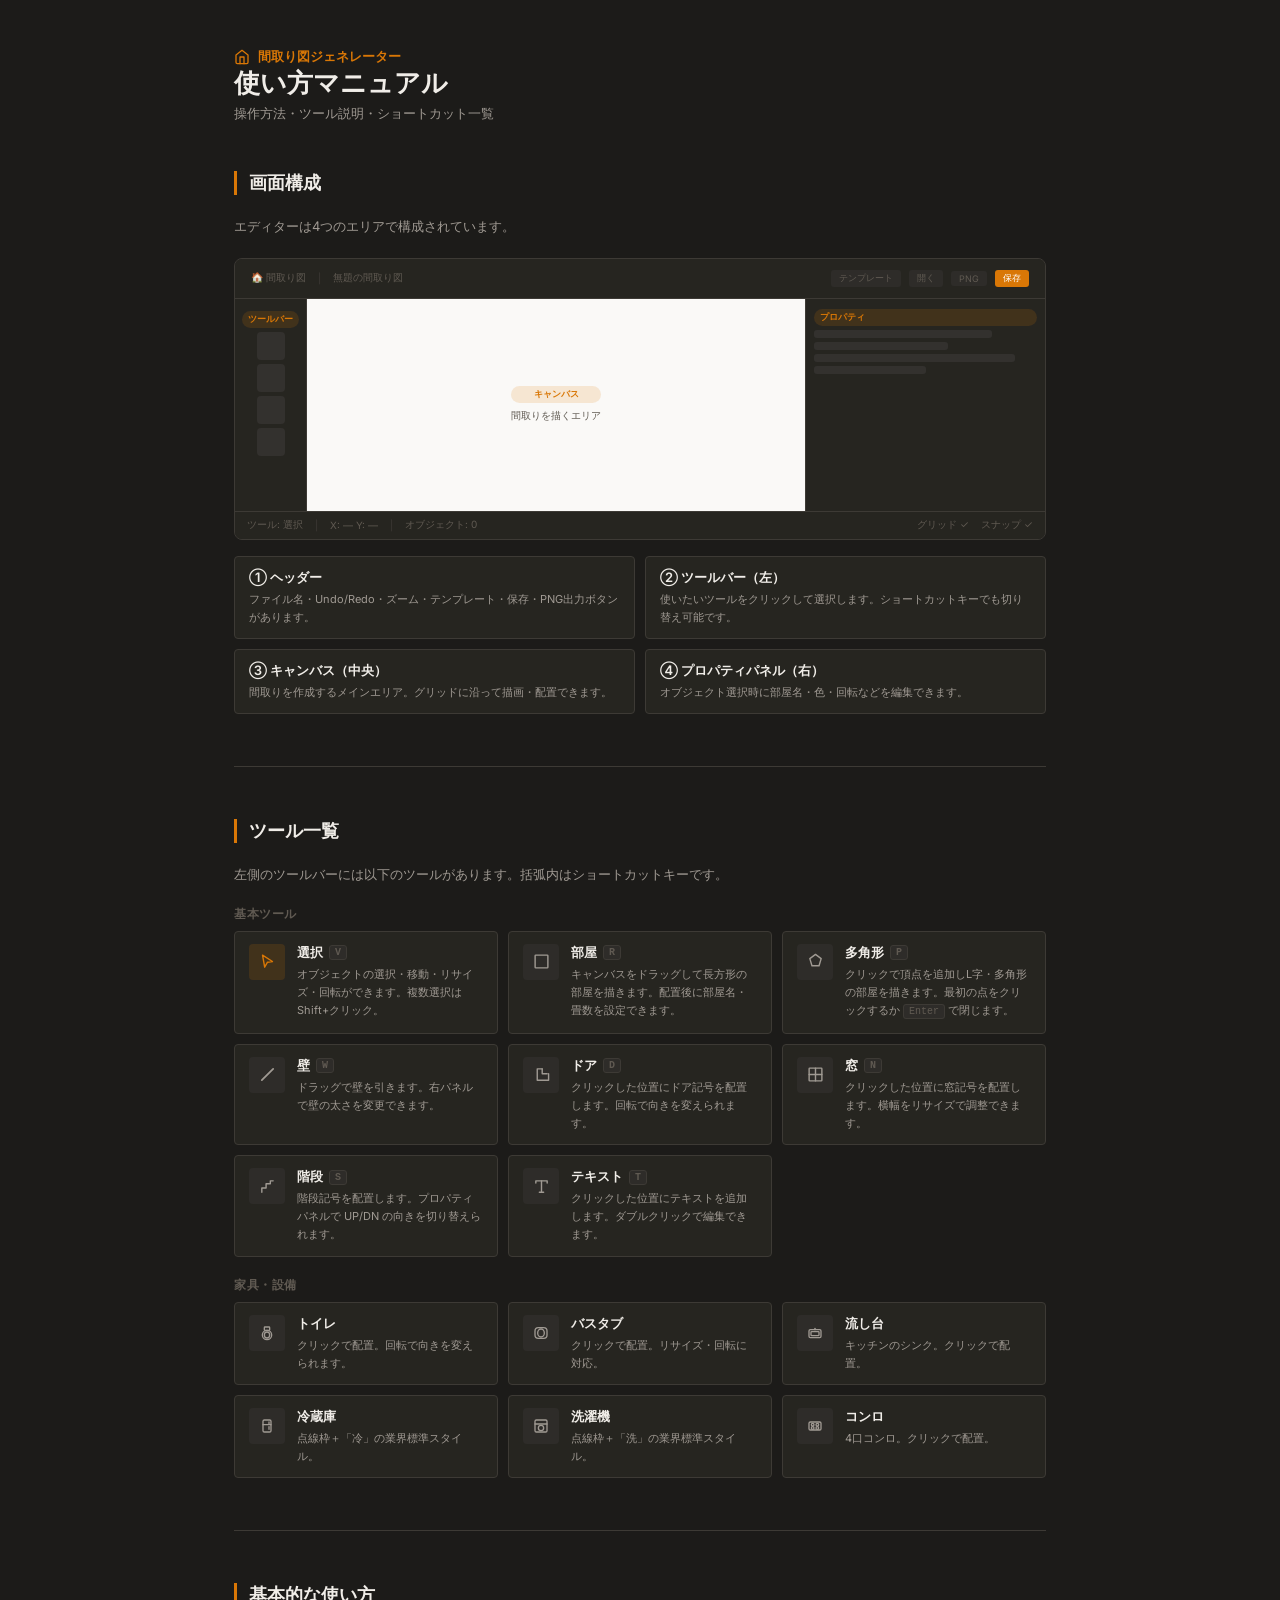
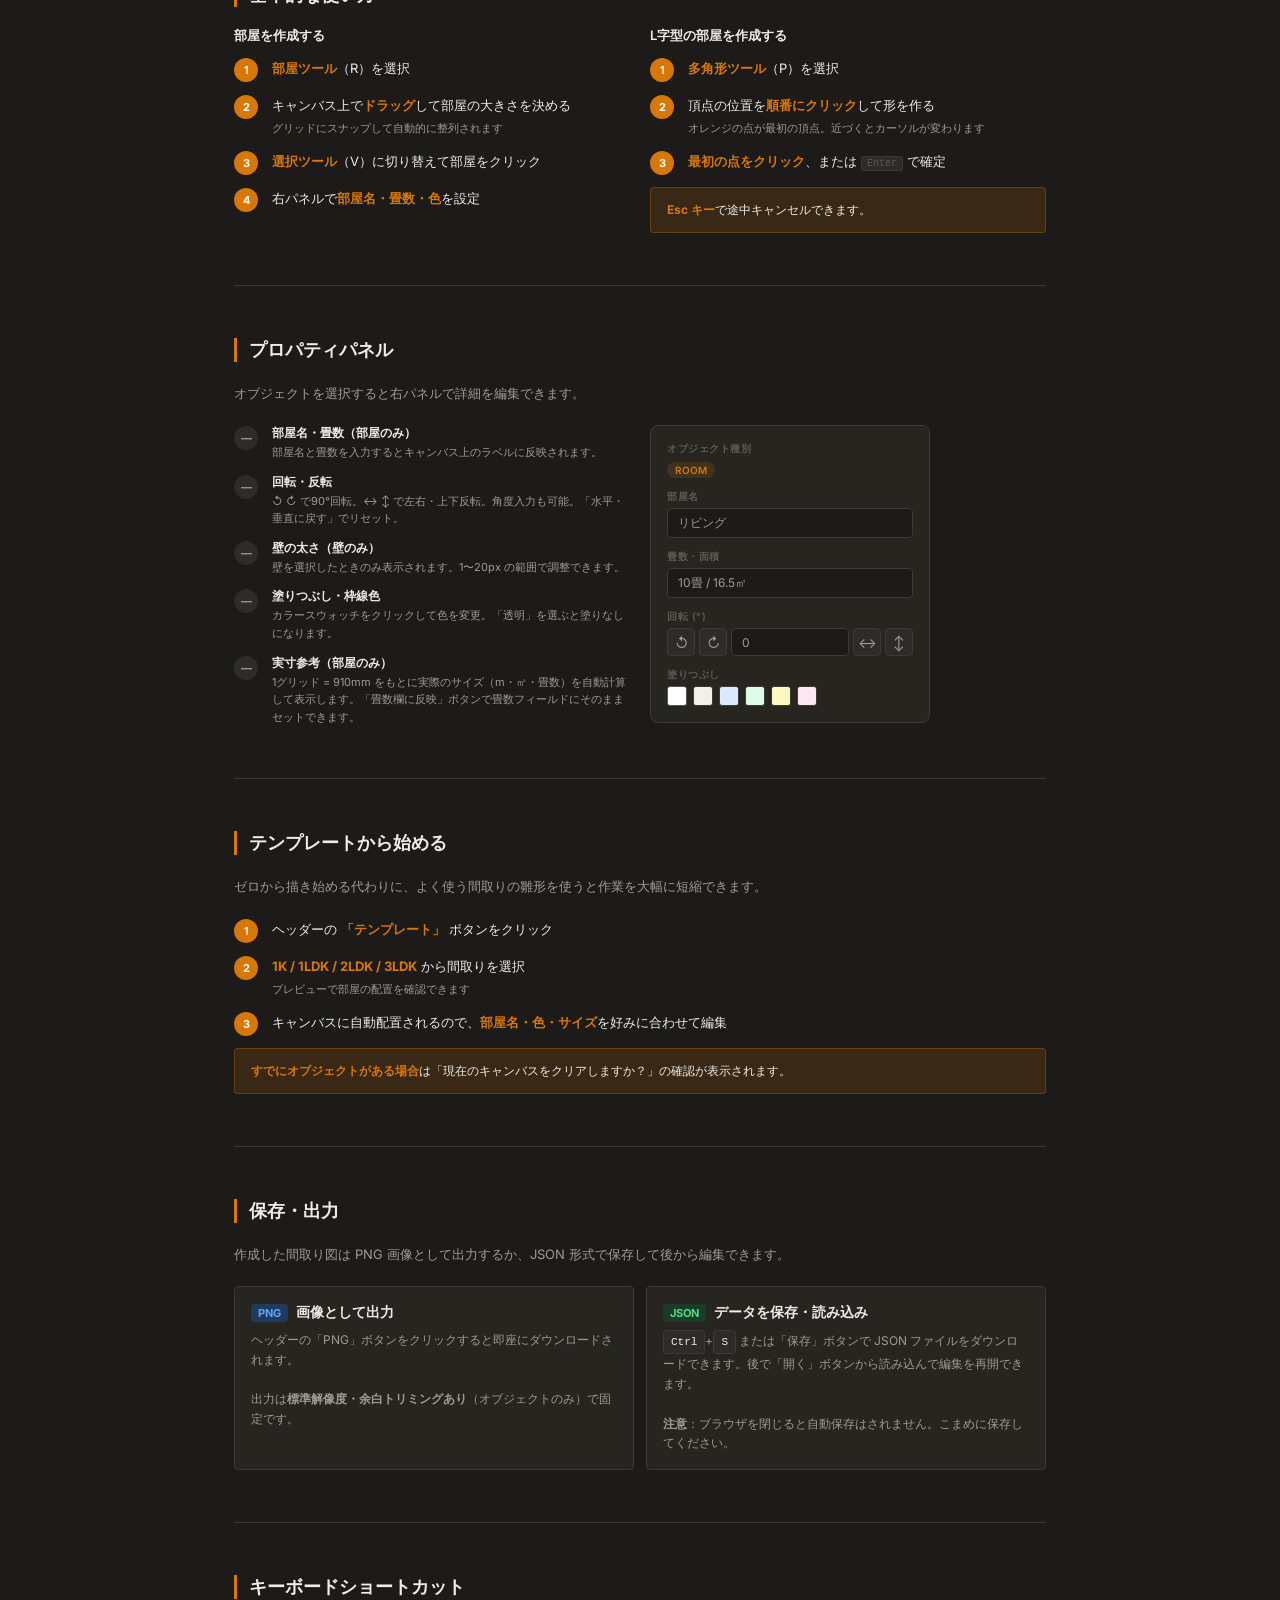
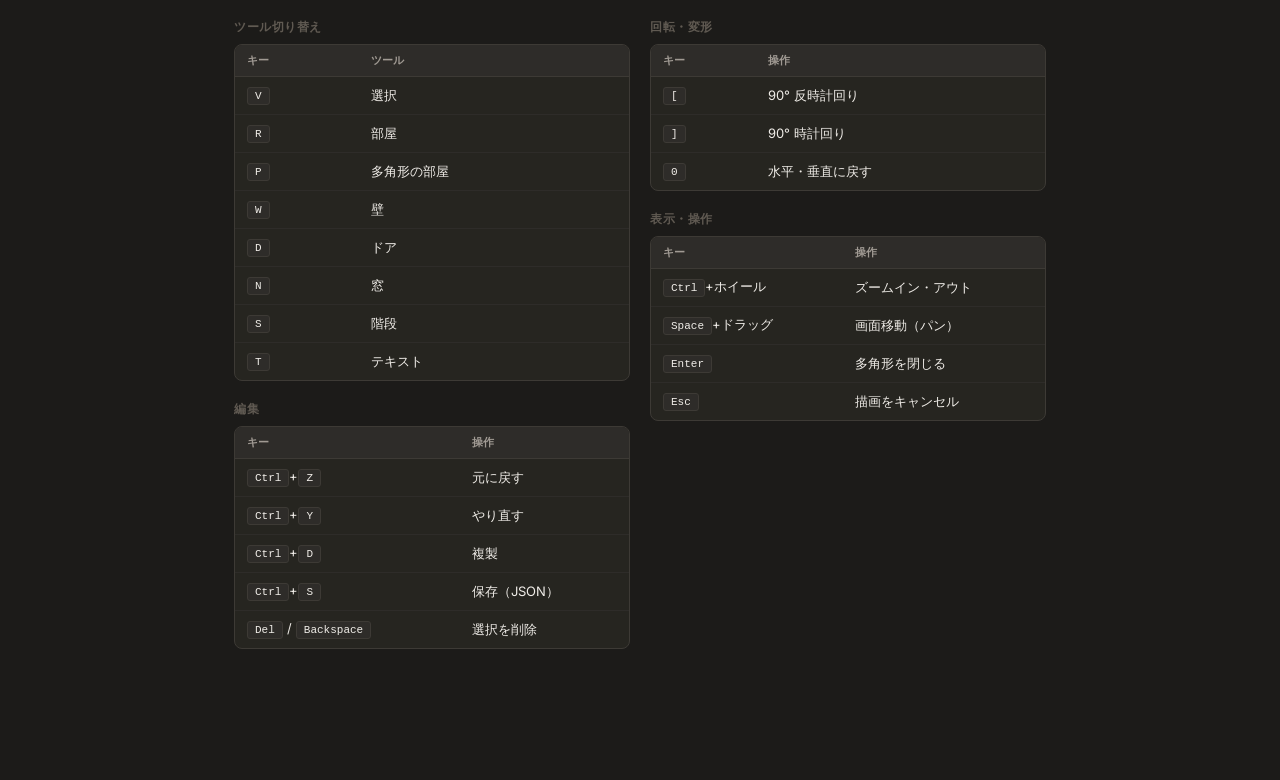
==== manual.html @ d01be2a8 "Initial commit" ====
<!DOCTYPE html>
<html lang="ja">
<head>
  <meta charset="UTF-8">
  <meta name="viewport" content="width=device-width, initial-scale=1.0">
  <title>使い方マニュアル — 間取り図ジェネレーター</title>
  <link rel="stylesheet" href="css/style.css">
  <style>
    .manual-root {
      max-width: 860px;
      margin: 0 auto;
      padding: 48px 24px 80px;
    }

    /* ---- Header ---- */
    .manual-header {
      display: flex;
      align-items: center;
      gap: 12px;
      margin-bottom: 48px;
    }
    .manual-header-logo {
      display: flex;
      align-items: center;
      gap: 8px;
      color: var(--accent);
      font-size: 13px;
      font-weight: 600;
      text-decoration: none;
    }
    .manual-title {
      font-size: 26px;
      font-weight: 600;
      color: var(--text-primary);
    }
    .manual-subtitle {
      font-size: 13px;
      color: var(--text-secondary);
      margin-top: 4px;
    }

    /* ---- Section ---- */
    .manual-section {
      margin-bottom: 52px;
    }
    .section-title {
      font-size: 18px;
      font-weight: 600;
      color: var(--text-primary);
      border-left: 3px solid var(--accent);
      padding-left: 12px;
      margin-bottom: 20px;
    }
    .section-intro {
      font-size: 13px;
      color: var(--text-secondary);
      line-height: 1.75;
      margin-bottom: 20px;
    }

    /* ---- Screen layout diagram ---- */
    .screen-diagram {
      background: var(--bg-elevated);
      border: 1px solid var(--border);
      border-radius: var(--radius);
      overflow: hidden;
      margin-bottom: 16px;
    }
    .screen-diagram-inner {
      display: grid;
      grid-template-rows: 40px 1fr 28px;
      grid-template-columns: 72px 1fr 240px;
      height: 280px;
      font-size: 11px;
      color: var(--text-secondary);
    }
    .sd-header {
      grid-column: 1 / -1;
      background: var(--bg-elevated);
      border-bottom: 1px solid var(--border);
      display: flex;
      align-items: center;
      padding: 0 16px;
      gap: 8px;
      color: var(--text-muted);
      font-size: 10px;
    }
    .sd-toolbar {
      background: var(--bg-elevated);
      border-right: 1px solid var(--border);
      display: flex;
      flex-direction: column;
      align-items: center;
      padding: 12px 0;
      gap: 4px;
    }
    .sd-canvas {
      background: #faf9f7;
      display: flex;
      align-items: center;
      justify-content: center;
      color: #aaa;
      font-size: 11px;
    }
    .sd-props {
      background: var(--bg-elevated);
      border-left: 1px solid var(--border);
      padding: 10px 8px;
      display: flex;
      flex-direction: column;
      gap: 4px;
    }
    .sd-footer {
      grid-column: 1 / -1;
      background: var(--bg-elevated);
      border-top: 1px solid var(--border);
      display: flex;
      align-items: center;
      padding: 0 12px;
      font-size: 10px;
      color: var(--text-muted);
      gap: 12px;
    }
    .sd-label {
      background: rgba(217,119,6,0.15);
      color: var(--accent);
      font-size: 9px;
      font-weight: 600;
      padding: 2px 6px;
      border-radius: 10px;
      white-space: nowrap;
    }
    .sd-toolbar-dot {
      width: 28px;
      height: 28px;
      background: var(--bg-hover);
      border-radius: 4px;
    }
    .sd-props-line {
      height: 8px;
      background: var(--bg-hover);
      border-radius: 3px;
    }

    /* ---- Tool cards ---- */
    .tool-list {
      display: grid;
      grid-template-columns: repeat(auto-fill, minmax(240px, 1fr));
      gap: 10px;
    }
    .tool-item {
      background: var(--bg-elevated);
      border: 1px solid var(--border);
      border-radius: var(--radius-sm);
      padding: 12px 14px;
      display: flex;
      gap: 12px;
      align-items: flex-start;
    }
    .tool-item-icon {
      width: 36px;
      height: 36px;
      background: var(--bg-overlay);
      border-radius: var(--radius-sm);
      display: flex;
      align-items: center;
      justify-content: center;
      flex-shrink: 0;
      color: var(--text-secondary);
    }
    .tool-item-icon.accent { background: var(--accent-dim); color: var(--accent); }
    .tool-item-body {}
    .tool-item-name {
      font-size: 13px;
      font-weight: 600;
      color: var(--text-primary);
      display: flex;
      align-items: center;
      gap: 6px;
    }
    .tool-key {
      font-size: 10px;
      background: var(--bg-overlay);
      border: 1px solid var(--border);
      border-radius: 3px;
      padding: 1px 5px;
      color: var(--text-muted);
      font-family: monospace;
    }
    .tool-item-desc {
      font-size: 11px;
      color: var(--text-secondary);
      line-height: 1.65;
      margin-top: 3px;
    }

    /* ---- Steps ---- */
    .steps {
      display: flex;
      flex-direction: column;
      gap: 12px;
    }
    .step {
      display: flex;
      gap: 14px;
      align-items: flex-start;
    }
    .step-num {
      width: 24px;
      height: 24px;
      background: var(--accent);
      color: #fff;
      font-size: 11px;
      font-weight: 700;
      border-radius: 50%;
      display: flex;
      align-items: center;
      justify-content: center;
      flex-shrink: 0;
      margin-top: 1px;
    }
    .step-text {
      font-size: 13px;
      color: var(--text-primary);
      line-height: 1.7;
    }
    .step-text strong { color: var(--accent); }
    .step-note {
      font-size: 11px;
      color: var(--text-secondary);
      margin-top: 3px;
    }

    /* ---- Shortcut table ---- */
    .shortcut-table {
      width: 100%;
      border-collapse: collapse;
      font-size: 13px;
    }
    .shortcut-table th {
      text-align: left;
      padding: 8px 12px;
      background: var(--bg-overlay);
      color: var(--text-secondary);
      font-weight: 600;
      font-size: 11px;
      border-bottom: 1px solid var(--border);
    }
    .shortcut-table td {
      padding: 9px 12px;
      border-bottom: 1px solid var(--border-light);
      color: var(--text-primary);
    }
    .shortcut-table tr:last-child td { border-bottom: none; }
    .shortcut-table tr:hover td { background: var(--bg-hover); }
    .kbd {
      display: inline-block;
      font-size: 11px;
      font-family: monospace;
      background: var(--bg-overlay);
      border: 1px solid var(--border);
      border-radius: 3px;
      padding: 2px 7px;
      color: var(--text-primary);
    }
    .shortcut-wrap {
      background: var(--bg-elevated);
      border: 1px solid var(--border);
      border-radius: var(--radius);
      overflow: hidden;
    }

    /* ---- Tips ---- */
    .tip-box {
      background: var(--accent-dim);
      border: 1px solid rgba(217,119,6,0.3);
      border-radius: var(--radius-sm);
      padding: 12px 16px;
      font-size: 12px;
      color: var(--text-primary);
      line-height: 1.7;
      margin-top: 12px;
    }
    .tip-box strong { color: var(--accent); }

    /* ---- Props demo ---- */
    .props-demo {
      background: var(--bg-elevated);
      border: 1px solid var(--border);
      border-radius: var(--radius);
      padding: 16px;
      display: flex;
      flex-direction: column;
      gap: 12px;
      max-width: 280px;
    }
    .props-demo-label {
      font-size: 10px;
      font-weight: 600;
      color: var(--text-muted);
      text-transform: uppercase;
      letter-spacing: 0.5px;
      margin-bottom: 4px;
    }
    .props-demo-badge {
      display: inline-block;
      background: var(--accent-dim);
      color: var(--accent);
      font-size: 10px;
      font-weight: 600;
      padding: 2px 8px;
      border-radius: 12px;
      text-transform: uppercase;
    }
    .props-demo-input {
      height: 30px;
      background: var(--bg-base);
      border: 1px solid var(--border);
      border-radius: var(--radius-sm);
      display: flex;
      align-items: center;
      padding: 0 10px;
      font-size: 12px;
      color: var(--text-secondary);
    }
    .color-swatches {
      display: flex;
      gap: 6px;
      flex-wrap: wrap;
    }
    .color-swatch {
      width: 20px;
      height: 20px;
      border-radius: 3px;
      border: 1px solid var(--border);
    }
    .rotate-btns {
      display: flex;
      gap: 4px;
    }
    .rotate-btn {
      width: 28px;
      height: 28px;
      background: var(--bg-overlay);
      border-radius: var(--radius-sm);
      border: 1px solid var(--border);
      display: flex;
      align-items: center;
      justify-content: center;
      font-size: 14px;
      color: var(--text-secondary);
    }

    /* ---- Two col layout ---- */
    .two-col {
      display: grid;
      grid-template-columns: 1fr 1fr;
      gap: 20px;
      align-items: start;
    }
    @media (max-width: 640px) {
      .two-col { grid-template-columns: 1fr; }
      .tool-list { grid-template-columns: 1fr; }
    }

    /* ---- Divider ---- */
    .manual-divider {
      border: none;
      border-top: 1px solid var(--border);
      margin: 0 0 52px;
    }

    /* ---- Export cards ---- */
    .export-cards {
      display: grid;
      grid-template-columns: 1fr 1fr;
      gap: 12px;
    }
    .export-card {
      background: var(--bg-elevated);
      border: 1px solid var(--border);
      border-radius: var(--radius-sm);
      padding: 16px;
    }
    .export-card-title {
      font-size: 14px;
      font-weight: 600;
      color: var(--text-primary);
      display: flex;
      align-items: center;
      gap: 8px;
      margin-bottom: 8px;
    }
    .export-card-desc {
      font-size: 12px;
      color: var(--text-secondary);
      line-height: 1.65;
    }
    .badge-png { background: #1e3a5f; color: #60a5fa; padding: 2px 7px; border-radius: 4px; font-size: 11px; font-weight: 700; }
    .badge-json { background: #1a3a2a; color: #4ade80; padding: 2px 7px; border-radius: 4px; font-size: 11px; font-weight: 700; }
  </style>
</head>
<body>
<div class="manual-root">

  <!-- Header -->
  <div class="manual-header">
    <div>
      <a href="index.html" class="manual-header-logo">
        <svg xmlns="http://www.w3.org/2000/svg" width="16" height="16" viewBox="0 0 24 24"
             fill="none" stroke="currentColor" stroke-width="2" stroke-linecap="round" stroke-linejoin="round">
          <path d="M3 9l9-7 9 7v11a2 2 0 0 1-2 2H5a2 2 0 0 1-2-2z"/>
          <polyline points="9 22 9 12 15 12 15 22"/>
        </svg>
        間取り図ジェネレーター
      </a>
      <h1 class="manual-title">使い方マニュアル</h1>
      <p class="manual-subtitle">操作方法・ツール説明・ショートカット一覧</p>
    </div>
  </div>

  <!-- 1. 画面構成 -->
  <div class="manual-section">
    <h2 class="section-title">画面構成</h2>
    <p class="section-intro">エディターは4つのエリアで構成されています。</p>

    <div class="screen-diagram">
      <div class="screen-diagram-inner">
        <!-- Header -->
        <div class="sd-header">
          <span>🏠 間取り図</span>
          <span style="color:var(--border);margin:0 4px">|</span>
          <span>無題の間取り図</span>
          <span style="flex:1"></span>
          <span style="background:var(--bg-overlay);padding:2px 8px;border-radius:3px;font-size:9px">テンプレート</span>
          <span style="background:var(--bg-overlay);padding:2px 8px;border-radius:3px;font-size:9px">開く</span>
          <span style="background:var(--bg-overlay);padding:2px 8px;border-radius:3px;font-size:9px">PNG</span>
          <span style="background:var(--accent);color:#fff;padding:2px 8px;border-radius:3px;font-size:9px">保存</span>
        </div>
        <!-- Toolbar -->
        <div class="sd-toolbar">
          <div class="sd-label">ツールバー</div>
          <div class="sd-toolbar-dot"></div>
          <div class="sd-toolbar-dot"></div>
          <div class="sd-toolbar-dot"></div>
          <div class="sd-toolbar-dot"></div>
        </div>
        <!-- Canvas -->
        <div class="sd-canvas">
          <div style="text-align:center">
            <div class="sd-label" style="margin-bottom:6px">キャンバス</div>
            <div style="color:var(--text-muted);font-size:10px">間取りを描くエリア</div>
          </div>
        </div>
        <!-- Props -->
        <div class="sd-props">
          <div class="sd-label">プロパティ</div>
          <div class="sd-props-line" style="width:80%"></div>
          <div class="sd-props-line" style="width:60%"></div>
          <div class="sd-props-line" style="width:90%"></div>
          <div class="sd-props-line" style="width:50%"></div>
        </div>
        <!-- Footer -->
        <div class="sd-footer">
          <span>ツール: 選択</span>
          <span style="color:var(--border)">|</span>
          <span>X: —  Y: —</span>
          <span style="color:var(--border)">|</span>
          <span>オブジェクト: 0</span>
          <span style="flex:1"></span>
          <span>グリッド ✓</span>
          <span>スナップ ✓</span>
        </div>
      </div>
    </div>

    <div class="tool-list" style="grid-template-columns: repeat(2,1fr); margin-top: 12px;">
      <div class="tool-item">
        <div class="tool-item-body">
          <div class="tool-item-name">① ヘッダー</div>
          <div class="tool-item-desc">ファイル名・Undo/Redo・ズーム・テンプレート・保存・PNG出力ボタンがあります。</div>
        </div>
      </div>
      <div class="tool-item">
        <div class="tool-item-body">
          <div class="tool-item-name">② ツールバー（左）</div>
          <div class="tool-item-desc">使いたいツールをクリックして選択します。ショートカットキーでも切り替え可能です。</div>
        </div>
      </div>
      <div class="tool-item">
        <div class="tool-item-body">
          <div class="tool-item-name">③ キャンバス（中央）</div>
          <div class="tool-item-desc">間取りを作成するメインエリア。グリッドに沿って描画・配置できます。</div>
        </div>
      </div>
      <div class="tool-item">
        <div class="tool-item-body">
          <div class="tool-item-name">④ プロパティパネル（右）</div>
          <div class="tool-item-desc">オブジェクト選択時に部屋名・色・回転などを編集できます。</div>
        </div>
      </div>
    </div>
  </div>

  <hr class="manual-divider">

  <!-- 2. ツール一覧 -->
  <div class="manual-section">
    <h2 class="section-title">ツール一覧</h2>
    <p class="section-intro">左側のツールバーには以下のツールがあります。括弧内はショートカットキーです。</p>

    <div style="font-size:12px;font-weight:600;color:var(--text-muted);margin-bottom:8px;text-transform:uppercase;letter-spacing:0.5px;">基本ツール</div>
    <div class="tool-list" style="margin-bottom:20px">

      <div class="tool-item">
        <div class="tool-item-icon accent">
          <svg xmlns="http://www.w3.org/2000/svg" width="17" height="17" viewBox="0 0 24 24"
               fill="none" stroke="currentColor" stroke-width="2" stroke-linecap="round" stroke-linejoin="round">
            <path d="M5 3l14 9-7 1-4 7z"/>
          </svg>
        </div>
        <div class="tool-item-body">
          <div class="tool-item-name">選択 <span class="tool-key">V</span></div>
          <div class="tool-item-desc">オブジェクトの選択・移動・リサイズ・回転ができます。複数選択はShift+クリック。</div>
        </div>
      </div>

      <div class="tool-item">
        <div class="tool-item-icon">
          <svg xmlns="http://www.w3.org/2000/svg" width="17" height="17" viewBox="0 0 24 24"
               fill="none" stroke="currentColor" stroke-width="2" stroke-linecap="round" stroke-linejoin="round">
            <rect x="3" y="3" width="18" height="18" rx="1"/>
          </svg>
        </div>
        <div class="tool-item-body">
          <div class="tool-item-name">部屋 <span class="tool-key">R</span></div>
          <div class="tool-item-desc">キャンバスをドラッグして長方形の部屋を描きます。配置後に部屋名・畳数を設定できます。</div>
        </div>
      </div>

      <div class="tool-item">
        <div class="tool-item-icon">
          <svg xmlns="http://www.w3.org/2000/svg" width="17" height="17" viewBox="0 0 24 24"
               fill="none" stroke="currentColor" stroke-width="2" stroke-linecap="round" stroke-linejoin="round">
            <polygon points="12 2 20 8 17 18 7 18 4 8"/>
          </svg>
        </div>
        <div class="tool-item-body">
          <div class="tool-item-name">多角形 <span class="tool-key">P</span></div>
          <div class="tool-item-desc">クリックで頂点を追加しL字・多角形の部屋を描きます。最初の点をクリックするか <span class="tool-key">Enter</span> で閉じます。</div>
        </div>
      </div>

      <div class="tool-item">
        <div class="tool-item-icon">
          <svg xmlns="http://www.w3.org/2000/svg" width="17" height="17" viewBox="0 0 24 24"
               fill="none" stroke="currentColor" stroke-width="2.5" stroke-linecap="round" stroke-linejoin="round">
            <line x1="4" y1="20" x2="20" y2="4"/>
          </svg>
        </div>
        <div class="tool-item-body">
          <div class="tool-item-name">壁 <span class="tool-key">W</span></div>
          <div class="tool-item-desc">ドラッグで壁を引きます。右パネルで壁の太さを変更できます。</div>
        </div>
      </div>

      <div class="tool-item">
        <div class="tool-item-icon">
          <svg xmlns="http://www.w3.org/2000/svg" width="17" height="17" viewBox="0 0 24 24"
               fill="none" stroke="currentColor" stroke-width="2" stroke-linecap="round" stroke-linejoin="round">
            <path d="M13 4H6v16h16V11"/><path d="M13 4v7h7"/>
          </svg>
        </div>
        <div class="tool-item-body">
          <div class="tool-item-name">ドア <span class="tool-key">D</span></div>
          <div class="tool-item-desc">クリックした位置にドア記号を配置します。回転で向きを変えられます。</div>
        </div>
      </div>

      <div class="tool-item">
        <div class="tool-item-icon">
          <svg xmlns="http://www.w3.org/2000/svg" width="17" height="17" viewBox="0 0 24 24"
               fill="none" stroke="currentColor" stroke-width="2" stroke-linecap="round" stroke-linejoin="round">
            <rect x="3" y="3" width="18" height="18" rx="1"/>
            <line x1="12" y1="3" x2="12" y2="21"/>
            <line x1="3" y1="12" x2="21" y2="12"/>
          </svg>
        </div>
        <div class="tool-item-body">
          <div class="tool-item-name">窓 <span class="tool-key">N</span></div>
          <div class="tool-item-desc">クリックした位置に窓記号を配置します。横幅をリサイズで調整できます。</div>
        </div>
      </div>

      <div class="tool-item">
        <div class="tool-item-icon">
          <svg xmlns="http://www.w3.org/2000/svg" width="17" height="17" viewBox="0 0 24 24"
               fill="none" stroke="currentColor" stroke-width="2" stroke-linecap="round" stroke-linejoin="round">
            <polyline points="4 20 4 14 10 14 10 8 16 8 16 4 20 4"/>
          </svg>
        </div>
        <div class="tool-item-body">
          <div class="tool-item-name">階段 <span class="tool-key">S</span></div>
          <div class="tool-item-desc">階段記号を配置します。プロパティパネルで UP/DN の向きを切り替えられます。</div>
        </div>
      </div>

      <div class="tool-item">
        <div class="tool-item-icon">
          <svg xmlns="http://www.w3.org/2000/svg" width="17" height="17" viewBox="0 0 24 24"
               fill="none" stroke="currentColor" stroke-width="2" stroke-linecap="round" stroke-linejoin="round">
            <polyline points="4 7 4 4 20 4 20 7"/>
            <line x1="9" y1="20" x2="15" y2="20"/>
            <line x1="12" y1="4" x2="12" y2="20"/>
          </svg>
        </div>
        <div class="tool-item-body">
          <div class="tool-item-name">テキスト <span class="tool-key">T</span></div>
          <div class="tool-item-desc">クリックした位置にテキストを追加します。ダブルクリックで編集できます。</div>
        </div>
      </div>

    </div>

    <div style="font-size:12px;font-weight:600;color:var(--text-muted);margin-bottom:8px;text-transform:uppercase;letter-spacing:0.5px;">家具・設備</div>
    <div class="tool-list">
      <div class="tool-item">
        <div class="tool-item-icon">
          <svg xmlns="http://www.w3.org/2000/svg" width="16" height="16" viewBox="0 0 24 24"
               fill="none" stroke="currentColor" stroke-width="2" stroke-linecap="round" stroke-linejoin="round">
            <rect x="8" y="3" width="8" height="5" rx="1"/>
            <ellipse cx="12" cy="15" rx="7" ry="7"/>
            <ellipse cx="12" cy="15" rx="4" ry="4.5"/>
          </svg>
        </div>
        <div class="tool-item-body">
          <div class="tool-item-name">トイレ</div>
          <div class="tool-item-desc">クリックで配置。回転で向きを変えられます。</div>
        </div>
      </div>
      <div class="tool-item">
        <div class="tool-item-icon">
          <svg xmlns="http://www.w3.org/2000/svg" width="16" height="16" viewBox="0 0 24 24"
               fill="none" stroke="currentColor" stroke-width="2" stroke-linecap="round" stroke-linejoin="round">
            <rect x="3" y="4" width="18" height="16" rx="5"/>
            <ellipse cx="12" cy="12" rx="5" ry="6"/>
          </svg>
        </div>
        <div class="tool-item-body">
          <div class="tool-item-name">バスタブ</div>
          <div class="tool-item-desc">クリックで配置。リサイズ・回転に対応。</div>
        </div>
      </div>
      <div class="tool-item">
        <div class="tool-item-icon">
          <svg xmlns="http://www.w3.org/2000/svg" width="16" height="16" viewBox="0 0 24 24"
               fill="none" stroke="currentColor" stroke-width="2" stroke-linecap="round" stroke-linejoin="round">
            <rect x="3" y="7" width="18" height="12" rx="2"/>
            <rect x="6" y="10" width="12" height="6" rx="1"/>
            <line x1="12" y1="5" x2="12" y2="7"/>
          </svg>
        </div>
        <div class="tool-item-body">
          <div class="tool-item-name">流し台</div>
          <div class="tool-item-desc">キッチンのシンク。クリックで配置。</div>
        </div>
      </div>
      <div class="tool-item">
        <div class="tool-item-icon">
          <svg xmlns="http://www.w3.org/2000/svg" width="16" height="16" viewBox="0 0 24 24"
               fill="none" stroke="currentColor" stroke-width="2" stroke-linecap="round" stroke-linejoin="round">
            <rect x="6" y="3" width="12" height="18" rx="2"/>
            <line x1="6" y1="10" x2="18" y2="10"/>
            <line x1="15" y1="6" x2="15" y2="9"/>
            <line x1="15" y1="13" x2="15" y2="17"/>
          </svg>
        </div>
        <div class="tool-item-body">
          <div class="tool-item-name">冷蔵庫</div>
          <div class="tool-item-desc">点線枠＋「冷」の業界標準スタイル。</div>
        </div>
      </div>
      <div class="tool-item">
        <div class="tool-item-icon">
          <svg xmlns="http://www.w3.org/2000/svg" width="16" height="16" viewBox="0 0 24 24"
               fill="none" stroke="currentColor" stroke-width="2" stroke-linecap="round" stroke-linejoin="round">
            <rect x="3" y="3" width="18" height="18" rx="2"/>
            <line x1="3" y1="9" x2="21" y2="9"/>
            <circle cx="12" cy="15" r="4"/>
          </svg>
        </div>
        <div class="tool-item-body">
          <div class="tool-item-name">洗濯機</div>
          <div class="tool-item-desc">点線枠＋「洗」の業界標準スタイル。</div>
        </div>
      </div>
      <div class="tool-item">
        <div class="tool-item-icon">
          <svg xmlns="http://www.w3.org/2000/svg" width="16" height="16" viewBox="0 0 24 24"
               fill="none" stroke="currentColor" stroke-width="2" stroke-linecap="round" stroke-linejoin="round">
            <rect x="3" y="6" width="18" height="12" rx="2"/>
            <circle cx="8.5" cy="10" r="2"/><circle cx="15.5" cy="10" r="2"/>
            <circle cx="8.5" cy="15" r="2"/><circle cx="15.5" cy="15" r="2"/>
          </svg>
        </div>
        <div class="tool-item-body">
          <div class="tool-item-name">コンロ</div>
          <div class="tool-item-desc">4口コンロ。クリックで配置。</div>
        </div>
      </div>
    </div>
  </div>

  <hr class="manual-divider">

  <!-- 3. 基本的な使い方 -->
  <div class="manual-section">
    <h2 class="section-title">基本的な使い方</h2>

    <div class="two-col">
      <div>
        <div style="font-size:13px;font-weight:600;color:var(--text-primary);margin-bottom:12px;">部屋を作成する</div>
        <div class="steps">
          <div class="step">
            <div class="step-num">1</div>
            <div class="step-text">
              <strong>部屋ツール</strong>（R）を選択
            </div>
          </div>
          <div class="step">
            <div class="step-num">2</div>
            <div class="step-text">
              キャンバス上で<strong>ドラッグ</strong>して部屋の大きさを決める
              <div class="step-note">グリッドにスナップして自動的に整列されます</div>
            </div>
          </div>
          <div class="step">
            <div class="step-num">3</div>
            <div class="step-text">
              <strong>選択ツール</strong>（V）に切り替えて部屋をクリック
            </div>
          </div>
          <div class="step">
            <div class="step-num">4</div>
            <div class="step-text">
              右パネルで<strong>部屋名・畳数・色</strong>を設定
            </div>
          </div>
        </div>
      </div>
      <div>
        <div style="font-size:13px;font-weight:600;color:var(--text-primary);margin-bottom:12px;">L字型の部屋を作成する</div>
        <div class="steps">
          <div class="step">
            <div class="step-num">1</div>
            <div class="step-text">
              <strong>多角形ツール</strong>（P）を選択
            </div>
          </div>
          <div class="step">
            <div class="step-num">2</div>
            <div class="step-text">
              頂点の位置を<strong>順番にクリック</strong>して形を作る
              <div class="step-note">オレンジの点が最初の頂点。近づくとカーソルが変わります</div>
            </div>
          </div>
          <div class="step">
            <div class="step-num">3</div>
            <div class="step-text">
              <strong>最初の点をクリック</strong>、または <span class="tool-key">Enter</span> で確定
            </div>
          </div>
        </div>
        <div class="tip-box" style="margin-top:12px">
          <strong>Esc キー</strong>で途中キャンセルできます。
        </div>
      </div>
    </div>
  </div>

  <hr class="manual-divider">

  <!-- 4. プロパティパネル -->
  <div class="manual-section">
    <h2 class="section-title">プロパティパネル</h2>
    <p class="section-intro">オブジェクトを選択すると右パネルで詳細を編集できます。</p>

    <div class="two-col">
      <div class="steps">
        <div class="step">
          <div class="step-num" style="background:var(--bg-overlay);color:var(--text-secondary);">—</div>
          <div>
            <div style="font-size:12px;font-weight:600;color:var(--text-primary);margin-bottom:2px;">部屋名・畳数（部屋のみ）</div>
            <div style="font-size:11px;color:var(--text-secondary);line-height:1.6">部屋名と畳数を入力するとキャンバス上のラベルに反映されます。</div>
          </div>
        </div>
        <div class="step">
          <div class="step-num" style="background:var(--bg-overlay);color:var(--text-secondary);">—</div>
          <div>
            <div style="font-size:12px;font-weight:600;color:var(--text-primary);margin-bottom:2px;">回転・反転</div>
            <div style="font-size:11px;color:var(--text-secondary);line-height:1.6">↺ ↻ で90°回転。↔ ↕ で左右・上下反転。角度入力も可能。「水平・垂直に戻す」でリセット。</div>
          </div>
        </div>
        <div class="step">
          <div class="step-num" style="background:var(--bg-overlay);color:var(--text-secondary);">—</div>
          <div>
            <div style="font-size:12px;font-weight:600;color:var(--text-primary);margin-bottom:2px;">壁の太さ（壁のみ）</div>
            <div style="font-size:11px;color:var(--text-secondary);line-height:1.6">壁を選択したときのみ表示されます。1〜20px の範囲で調整できます。</div>
          </div>
        </div>
        <div class="step">
          <div class="step-num" style="background:var(--bg-overlay);color:var(--text-secondary);">—</div>
          <div>
            <div style="font-size:12px;font-weight:600;color:var(--text-primary);margin-bottom:2px;">塗りつぶし・枠線色</div>
            <div style="font-size:11px;color:var(--text-secondary);line-height:1.6">カラースウォッチをクリックして色を変更。「透明」を選ぶと塗りなしになります。</div>
          </div>
        </div>
        <div class="step">
          <div class="step-num" style="background:var(--bg-overlay);color:var(--text-secondary);">—</div>
          <div>
            <div style="font-size:12px;font-weight:600;color:var(--text-primary);margin-bottom:2px;">実寸参考（部屋のみ）</div>
            <div style="font-size:11px;color:var(--text-secondary);line-height:1.6">1グリッド = 910mm をもとに実際のサイズ（m・㎡・畳数）を自動計算して表示します。「畳数欄に反映」ボタンで畳数フィールドにそのままセットできます。</div>
          </div>
        </div>
      </div>

      <div class="props-demo">
        <div>
          <div class="props-demo-label">オブジェクト種別</div>
          <span class="props-demo-badge">ROOM</span>
        </div>
        <div>
          <div class="props-demo-label">部屋名</div>
          <div class="props-demo-input">リビング</div>
        </div>
        <div>
          <div class="props-demo-label">畳数・面積</div>
          <div class="props-demo-input">10畳 / 16.5㎡</div>
        </div>
        <div>
          <div class="props-demo-label">回転 (°)</div>
          <div class="rotate-btns">
            <div class="rotate-btn">↺</div>
            <div class="rotate-btn">↻</div>
            <div class="props-demo-input" style="flex:1;height:28px">0</div>
            <div class="rotate-btn">↔</div>
            <div class="rotate-btn">↕</div>
          </div>
        </div>
        <div>
          <div class="props-demo-label">塗りつぶし</div>
          <div class="color-swatches">
            <div class="color-swatch" style="background:#ffffff;border-color:#555"></div>
            <div class="color-swatch" style="background:#f3f0e8"></div>
            <div class="color-swatch" style="background:#dbeafe"></div>
            <div class="color-swatch" style="background:#dcfce7"></div>
            <div class="color-swatch" style="background:#fef9c3"></div>
            <div class="color-swatch" style="background:#fce7f3"></div>
          </div>
        </div>
      </div>
    </div>
  </div>

  <hr class="manual-divider">

  <!-- 5. テンプレート -->
  <div class="manual-section">
    <h2 class="section-title">テンプレートから始める</h2>
    <p class="section-intro">ゼロから描き始める代わりに、よく使う間取りの雛形を使うと作業を大幅に短縮できます。</p>

    <div class="steps">
      <div class="step">
        <div class="step-num">1</div>
        <div class="step-text">
          ヘッダーの <strong>「テンプレート」</strong> ボタンをクリック
        </div>
      </div>
      <div class="step">
        <div class="step-num">2</div>
        <div class="step-text">
          <strong>1K / 1LDK / 2LDK / 3LDK</strong> から間取りを選択
          <div class="step-note">プレビューで部屋の配置を確認できます</div>
        </div>
      </div>
      <div class="step">
        <div class="step-num">3</div>
        <div class="step-text">
          キャンバスに自動配置されるので、<strong>部屋名・色・サイズ</strong>を好みに合わせて編集
        </div>
      </div>
    </div>

    <div class="tip-box">
      <strong>すでにオブジェクトがある場合</strong>は「現在のキャンバスをクリアしますか？」の確認が表示されます。
    </div>
  </div>

  <hr class="manual-divider">

  <!-- 6. 保存・出力 -->
  <div class="manual-section">
    <h2 class="section-title">保存・出力</h2>
    <p class="section-intro">作成した間取り図は PNG 画像として出力するか、JSON 形式で保存して後から編集できます。</p>

    <div class="export-cards">
      <div class="export-card">
        <div class="export-card-title">
          <span class="badge-png">PNG</span>
          画像として出力
        </div>
        <div class="export-card-desc">
          ヘッダーの「PNG」ボタンをクリックすると即座にダウンロードされます。<br><br>
          出力は<strong>標準解像度・余白トリミングあり</strong>（オブジェクトのみ）で固定です。
        </div>
      </div>
      <div class="export-card">
        <div class="export-card-title">
          <span class="badge-json">JSON</span>
          データを保存・読み込み
        </div>
        <div class="export-card-desc">
          <span class="kbd">Ctrl</span>+<span class="kbd">S</span> または「保存」ボタンで JSON ファイルをダウンロードできます。後で「開く」ボタンから読み込んで編集を再開できます。<br><br>
          <strong>注意</strong>：ブラウザを閉じると自動保存はされません。こまめに保存してください。
        </div>
      </div>
    </div>
  </div>

  <hr class="manual-divider">

  <!-- 7. ショートカット -->
  <div class="manual-section">
    <h2 class="section-title">キーボードショートカット</h2>

    <div class="two-col">
      <div>
        <div style="font-size:12px;font-weight:600;color:var(--text-muted);margin-bottom:8px;text-transform:uppercase;letter-spacing:0.5px;">ツール切り替え</div>
        <div class="shortcut-wrap" style="margin-bottom:20px">
          <table class="shortcut-table">
            <thead><tr><th>キー</th><th>ツール</th></tr></thead>
            <tbody>
              <tr><td><span class="kbd">V</span></td><td>選択</td></tr>
              <tr><td><span class="kbd">R</span></td><td>部屋</td></tr>
              <tr><td><span class="kbd">P</span></td><td>多角形の部屋</td></tr>
              <tr><td><span class="kbd">W</span></td><td>壁</td></tr>
              <tr><td><span class="kbd">D</span></td><td>ドア</td></tr>
              <tr><td><span class="kbd">N</span></td><td>窓</td></tr>
              <tr><td><span class="kbd">S</span></td><td>階段</td></tr>
              <tr><td><span class="kbd">T</span></td><td>テキスト</td></tr>
            </tbody>
          </table>
        </div>

        <div style="font-size:12px;font-weight:600;color:var(--text-muted);margin-bottom:8px;text-transform:uppercase;letter-spacing:0.5px;">編集</div>
        <div class="shortcut-wrap">
          <table class="shortcut-table">
            <thead><tr><th>キー</th><th>操作</th></tr></thead>
            <tbody>
              <tr><td><span class="kbd">Ctrl</span>+<span class="kbd">Z</span></td><td>元に戻す</td></tr>
              <tr><td><span class="kbd">Ctrl</span>+<span class="kbd">Y</span></td><td>やり直す</td></tr>
              <tr><td><span class="kbd">Ctrl</span>+<span class="kbd">D</span></td><td>複製</td></tr>
              <tr><td><span class="kbd">Ctrl</span>+<span class="kbd">S</span></td><td>保存（JSON）</td></tr>
              <tr><td><span class="kbd">Del</span> / <span class="kbd">Backspace</span></td><td>選択を削除</td></tr>
            </tbody>
          </table>
        </div>
      </div>

      <div>
        <div style="font-size:12px;font-weight:600;color:var(--text-muted);margin-bottom:8px;text-transform:uppercase;letter-spacing:0.5px;">回転・変形</div>
        <div class="shortcut-wrap" style="margin-bottom:20px">
          <table class="shortcut-table">
            <thead><tr><th>キー</th><th>操作</th></tr></thead>
            <tbody>
              <tr><td><span class="kbd">[</span></td><td>90° 反時計回り</td></tr>
              <tr><td><span class="kbd">]</span></td><td>90° 時計回り</td></tr>
              <tr><td><span class="kbd">0</span></td><td>水平・垂直に戻す</td></tr>
            </tbody>
          </table>
        </div>

        <div style="font-size:12px;font-weight:600;color:var(--text-muted);margin-bottom:8px;text-transform:uppercase;letter-spacing:0.5px;">表示・操作</div>
        <div class="shortcut-wrap">
          <table class="shortcut-table">
            <thead><tr><th>キー</th><th>操作</th></tr></thead>
            <tbody>
              <tr><td><span class="kbd">Ctrl</span>+ホイール</td><td>ズームイン・アウト</td></tr>
              <tr><td><span class="kbd">Space</span>+ドラッグ</td><td>画面移動（パン）</td></tr>
              <tr><td><span class="kbd">Enter</span></td><td>多角形を閉じる</td></tr>
              <tr><td><span class="kbd">Esc</span></td><td>描画をキャンセル</td></tr>
            </tbody>
          </table>
        </div>
      </div>
    </div>
  </div>

</div>
</body>
</html>
---- css/style.css ----
/* =====================================================
   Floor Plan Generator — Global Styles
   Design: claude.ai-inspired warm dark theme
   ===================================================== */

@import url('https://fonts.googleapis.com/css2?family=Inter:wght@400;500;600&display=swap');

/* ----- CSS Variables ----- */
:root {
  /* Backgrounds */
  --bg-base:     #1c1b19;
  --bg-elevated: #262520;
  --bg-overlay:  #2e2c29;
  --bg-hover:    #33312e;
  --bg-active:   #3d3a35;

  /* Borders */
  --border:       #3d3a35;
  --border-light: #2e2c29;

  /* Accent (claude orange) */
  --accent:       #d97706;
  --accent-hover: #b45309;
  --accent-dim:   rgba(217, 119, 6, 0.15);

  /* Text */
  --text-primary:   #f0ede8;
  --text-secondary: #a09a93;
  --text-muted:     #605a52;

  /* Canvas */
  --canvas-bg: #faf9f7;

  /* Danger */
  --danger: #ef4444;

  /* Radius */
  --radius-sm: 4px;
  --radius:    8px;
  --radius-lg: 12px;

  /* Transition */
  --transition: 150ms ease;
}

/* ----- Reset ----- */
*, *::before, *::after { box-sizing: border-box; margin: 0; padding: 0; }

html, body {
  height: 100%;
  font-family: 'Inter', system-ui, sans-serif;
  font-size: 14px;
  color: var(--text-primary);
  background: var(--bg-base);
  -webkit-font-smoothing: antialiased;
}

a { color: inherit; text-decoration: none; }
button { font-family: inherit; cursor: pointer; border: none; background: none; color: inherit; }
input, select, textarea { font-family: inherit; color: inherit; }

/* ----- Scrollbar ----- */
::-webkit-scrollbar { width: 6px; height: 6px; }
::-webkit-scrollbar-track { background: transparent; }
::-webkit-scrollbar-thumb { background: var(--border); border-radius: 3px; }
::-webkit-scrollbar-thumb:hover { background: var(--bg-active); }

/* =====================================================
   TOP PAGE (index.html)
   ===================================================== */

.top-page {
  min-height: 100vh;
  display: flex;
  flex-direction: column;
  align-items: center;
  justify-content: center;
  padding: 40px 20px;
  background: var(--bg-base);
}

.top-logo {
  display: flex;
  align-items: center;
  gap: 10px;
  margin-bottom: 12px;
}

.top-logo svg {
  color: var(--accent);
}

.top-logo h1 {
  font-size: 22px;
  font-weight: 600;
  color: var(--text-primary);
  letter-spacing: -0.3px;
}

.top-tagline {
  font-size: 13px;
  color: var(--text-secondary);
  margin-bottom: 48px;
  text-align: center;
}

.mode-cards {
  display: flex;
  gap: 20px;
  flex-wrap: wrap;
  justify-content: center;
}

.mode-card {
  width: 280px;
  background: var(--bg-elevated);
  border: 1px solid var(--border);
  border-radius: var(--radius-lg);
  padding: 32px 28px;
  display: flex;
  flex-direction: column;
  align-items: flex-start;
  gap: 12px;
  cursor: pointer;
  transition: border-color var(--transition), background var(--transition), transform var(--transition);
  text-decoration: none;
  color: inherit;
}

.mode-card:hover {
  background: var(--bg-overlay);
  border-color: var(--accent);
  transform: translateY(-2px);
}

.mode-card--disabled {
  opacity: 0.4;
  cursor: not-allowed;
  pointer-events: none;
}

.mode-card-icon {
  width: 44px;
  height: 44px;
  background: var(--accent-dim);
  border-radius: var(--radius);
  display: flex;
  align-items: center;
  justify-content: center;
  color: var(--accent);
}

.mode-card h2 {
  font-size: 16px;
  font-weight: 600;
  color: var(--text-primary);
}

.mode-card p {
  font-size: 13px;
  color: var(--text-secondary);
  line-height: 1.6;
}

.mode-card-arrow {
  margin-top: 8px;
  color: var(--text-muted);
  transition: color var(--transition), transform var(--transition);
}

.mode-card:hover .mode-card-arrow {
  color: var(--accent);
  transform: translateX(4px);
}

.top-footer {
  margin-top: 60px;
  font-size: 12px;
  color: var(--text-muted);
}

/* =====================================================
   EDITOR LAYOUT
   ===================================================== */

.editor-root {
  display: grid;
  grid-template-rows: 48px 1fr 28px;
  grid-template-columns: 72px 1fr 240px;
  grid-template-areas:
    "header  header   header"
    "toolbar canvas   props"
    "status  status   status";
  height: 100vh;
  overflow: hidden;
}

/* ----- Header ----- */
.editor-header {
  grid-area: header;
  display: flex;
  align-items: center;
  gap: 12px;
  padding: 0 16px;
  background: var(--bg-elevated);
  border-bottom: 1px solid var(--border);
  z-index: 10;
}

.header-logo {
  display: flex;
  align-items: center;
  gap: 8px;
  font-weight: 600;
  font-size: 14px;
  color: var(--text-primary);
  flex-shrink: 0;
}

.header-logo svg { color: var(--accent); }

.header-divider {
  width: 1px;
  height: 20px;
  background: var(--border);
  flex-shrink: 0;
}

.header-filename {
  flex: 1;
  min-width: 0;
}

.header-filename input {
  background: transparent;
  border: 1px solid transparent;
  border-radius: var(--radius-sm);
  padding: 3px 6px;
  font-size: 13px;
  color: var(--text-primary);
  width: 200px;
  transition: border-color var(--transition), background var(--transition);
}

.header-filename input:hover {
  border-color: var(--border);
  background: var(--bg-overlay);
}

.header-filename input:focus {
  outline: none;
  border-color: var(--accent);
  background: var(--bg-overlay);
}

.header-actions {
  display: flex;
  align-items: center;
  gap: 8px;
}

/* ----- Buttons ----- */
.btn {
  display: inline-flex;
  align-items: center;
  gap: 6px;
  padding: 5px 12px;
  border-radius: var(--radius-sm);
  font-size: 13px;
  font-weight: 500;
  transition: background var(--transition), color var(--transition);
}

.btn-ghost {
  color: var(--text-secondary);
  background: transparent;
}

.btn-ghost:hover {
  background: var(--bg-hover);
  color: var(--text-primary);
}

.btn-primary {
  background: var(--accent);
  color: #fff;
}

.btn-primary:hover { background: var(--accent-hover); }

.btn-outline {
  background: transparent;
  border: 1px solid var(--border);
  color: var(--text-secondary);
}

.btn-outline:hover {
  border-color: var(--accent);
  color: var(--accent);
  background: var(--accent-dim);
}

/* ----- Toolbar (left) ----- */
.editor-toolbar {
  grid-area: toolbar;
  display: flex;
  flex-direction: column;
  align-items: center;
  gap: 4px;
  padding: 10px 6px;
  background: var(--bg-elevated);
  border-right: 1px solid var(--border);
  overflow-y: auto;
}

.tool-group {
  display: flex;
  flex-direction: column;
  align-items: center;
  gap: 2px;
  width: 100%;
}

.tool-sep {
  width: 30px;
  height: 1px;
  background: var(--border);
  margin: 6px 0;
}

.tool-btn {
  width: 100%;
  min-height: 46px;
  border-radius: var(--radius-sm);
  display: flex;
  flex-direction: column;
  align-items: center;
  justify-content: center;
  gap: 3px;
  padding: 5px 2px;
  color: var(--text-secondary);
  background: transparent;
  transition: background var(--transition), color var(--transition);
  position: relative;
}

.tool-lbl {
  font-size: 11px;
  line-height: 1;
  text-align: center;
  white-space: nowrap;
  color: inherit;
  pointer-events: none;
}

.tool-btn:hover {
  background: var(--bg-hover);
  color: var(--text-primary);
}

.tool-btn.active {
  background: var(--accent-dim);
  color: var(--accent);
}

/* Tooltip */
.tool-btn::after {
  content: attr(data-tip);
  position: absolute;
  left: calc(100% + 8px);
  top: 50%;
  transform: translateY(-50%);
  background: var(--bg-overlay);
  border: 1px solid var(--border);
  color: var(--text-primary);
  font-size: 11px;
  white-space: nowrap;
  padding: 4px 8px;
  border-radius: var(--radius-sm);
  pointer-events: none;
  opacity: 0;
  transition: opacity var(--transition);
  z-index: 100;
}

.tool-btn:hover::after { opacity: 1; }

/* ----- Canvas area ----- */
.editor-canvas-wrap {
  grid-area: canvas;
  background: #e8e5e0;
  overflow: hidden;
  position: relative;
  display: flex;
  align-items: center;
  justify-content: center;
}

#floor-plan-canvas {
  display: block;
}

/* Canvas overlay message */
.canvas-hint {
  position: absolute;
  bottom: 20px;
  left: 50%;
  transform: translateX(-50%);
  background: var(--bg-overlay);
  border: 1px solid var(--border);
  border-radius: var(--radius);
  padding: 8px 16px;
  font-size: 12px;
  color: var(--text-secondary);
  pointer-events: none;
  opacity: 0.8;
}

/* ----- Properties panel (right) ----- */
.editor-props {
  grid-area: props;
  background: var(--bg-elevated);
  border-left: 1px solid var(--border);
  display: flex;
  flex-direction: column;
  overflow: hidden;
}

.props-header {
  padding: 12px 14px 10px;
  font-size: 11px;
  font-weight: 600;
  letter-spacing: 0.6px;
  text-transform: uppercase;
  color: var(--text-muted);
  border-bottom: 1px solid var(--border-light);
  flex-shrink: 0;
}

.props-body {
  flex: 1;
  overflow-y: auto;
  padding: 12px;
}

.props-empty {
  display: flex;
  flex-direction: column;
  align-items: center;
  justify-content: center;
  height: 100%;
  gap: 8px;
  color: var(--text-muted);
  font-size: 12px;
  text-align: center;
  padding: 20px;
}

.props-empty svg { opacity: 0.4; }

.prop-group {
  margin-bottom: 16px;
}

.prop-label {
  font-size: 11px;
  color: var(--text-secondary);
  margin-bottom: 5px;
  display: block;
}

.prop-input {
  width: 100%;
  background: var(--bg-base);
  border: 1px solid var(--border);
  border-radius: var(--radius-sm);
  padding: 5px 8px;
  font-size: 12px;
  color: var(--text-primary);
  transition: border-color var(--transition);
}

.prop-input:focus {
  outline: none;
  border-color: var(--accent);
}

.prop-row {
  display: grid;
  grid-template-columns: 1fr 1fr;
  gap: 6px;
}

/* Color swatch picker */
.prop-colors {
  display: flex;
  flex-wrap: wrap;
  gap: 6px;
  margin-top: 4px;
}

.prop-color-swatch {
  width: 22px;
  height: 22px;
  border-radius: 4px;
  cursor: pointer;
  border: 2px solid transparent;
  transition: border-color var(--transition), transform var(--transition);
}

.prop-color-swatch:hover { transform: scale(1.1); }
.prop-color-swatch.selected { border-color: var(--accent); }

/* ----- Status bar ----- */
.editor-status {
  grid-area: status;
  display: flex;
  align-items: center;
  gap: 16px;
  padding: 0 14px;
  background: var(--bg-elevated);
  border-top: 1px solid var(--border);
  font-size: 11px;
  color: var(--text-muted);
}

.status-item {
  display: flex;
  align-items: center;
  gap: 4px;
}

.status-sep {
  width: 1px;
  height: 12px;
  background: var(--border);
}

.status-right {
  margin-left: auto;
  display: flex;
  align-items: center;
  gap: 16px;
}

/* ----- Undo/Redo buttons in header ----- */
.btn-icon {
  width: 30px;
  height: 30px;
  border-radius: var(--radius-sm);
  display: flex;
  align-items: center;
  justify-content: center;
  color: var(--text-secondary);
  background: transparent;
  transition: background var(--transition), color var(--transition);
}

.btn-icon:hover {
  background: var(--bg-hover);
  color: var(--text-primary);
}

.btn-icon:disabled {
  opacity: 0.3;
  cursor: not-allowed;
}

/* ----- Zoom controls ----- */
.zoom-controls {
  display: flex;
  align-items: center;
  gap: 4px;
}

.zoom-display {
  font-size: 11px;
  color: var(--text-secondary);
  min-width: 36px;
  text-align: center;
}

/* ----- Upload modal (for AI feature, placeholder) ----- */
.modal-backdrop {
  position: fixed;
  inset: 0;
  background: rgba(0, 0, 0, 0.6);
  display: flex;
  align-items: center;
  justify-content: center;
  z-index: 200;
  backdrop-filter: blur(4px);
}

.modal {
  background: var(--bg-elevated);
  border: 1px solid var(--border);
  border-radius: var(--radius-lg);
  padding: 28px;
  width: 420px;
  max-width: 90vw;
}

.modal-title {
  font-size: 15px;
  font-weight: 600;
  margin-bottom: 6px;
}

.modal-sub {
  font-size: 12px;
  color: var(--text-secondary);
  margin-bottom: 20px;
  line-height: 1.6;
}

.modal-actions {
  display: flex;
  justify-content: flex-end;
  gap: 8px;
  margin-top: 20px;
}

/* ----- Scale info box (props panel) ----- */
.scale-info-box {
  background: var(--bg-overlay);
  border: 1px solid var(--border);
  border-radius: var(--radius-sm);
  padding: 8px 10px;
  margin-bottom: 8px;
}
.scale-info-row {
  display: flex;
  justify-content: space-between;
  align-items: center;
  margin-bottom: 4px;
}
.scale-info-label {
  font-size: 10px;
  font-weight: 600;
  color: var(--text-muted);
  text-transform: uppercase;
  letter-spacing: 0.4px;
}
.scale-info-note {
  font-size: 9px;
  color: var(--text-muted);
}
.scale-info-value {
  font-size: 12px;
  color: var(--accent);
  font-weight: 500;
}

/* ----- Template Modal ----- */
.modal-template {
  width: 560px;
  max-width: 92vw;
}

.template-grid {
  display: grid;
  grid-template-columns: repeat(2, 1fr);
  gap: 12px;
  margin-bottom: 4px;
}

.template-card {
  border: 1.5px solid var(--border);
  border-radius: var(--radius-sm);
  padding: 10px 8px;
  cursor: pointer;
  text-align: center;
  transition: border-color var(--transition), background var(--transition);
}

.template-card:hover {
  border-color: var(--accent);
  background: var(--accent-dim);
}

.template-card svg {
  display: block;
  margin: 0 auto 8px;
  max-width: 100%;
  height: auto;
}

.template-card-name {
  font-size: 13px;
  font-weight: 600;
  color: var(--text-primary);
}

.template-card-desc {
  font-size: 10px;
  color: var(--text-secondary);
  margin-top: 3px;
  line-height: 1.4;
}

/* =====================================================
   UPLOAD OVERLAY (Phase 5)
   ===================================================== */

.upload-overlay {
  position: absolute;
  inset: 0;
  background: rgba(28, 27, 25, 0.88);
  display: flex;
  align-items: center;
  justify-content: center;
  z-index: 50;
  backdrop-filter: blur(3px);
}

.upload-dropzone {
  width: 460px;
  max-width: 90%;
  background: var(--bg-elevated);
  border: 2px dashed var(--border);
  border-radius: var(--radius-lg);
  padding: 40px 32px;
  text-align: center;
  transition: border-color var(--transition), background var(--transition);
}

.upload-dropzone.drag-over {
  border-color: var(--accent);
  background: var(--accent-dim);
}

.upload-icon {
  color: var(--text-muted);
  margin-bottom: 16px;
  display: flex;
  justify-content: center;
}

.upload-title {
  font-size: 15px;
  font-weight: 600;
  color: var(--text-primary);
  margin-bottom: 8px;
}

.upload-sub {
  font-size: 12px;
  color: var(--text-secondary);
  line-height: 1.7;
  margin-bottom: 24px;
}

.upload-preview-img {
  max-width: 100%;
  max-height: 260px;
  border-radius: var(--radius);
  border: 1px solid var(--border);
  object-fit: contain;
  display: block;
  margin: 0 auto 16px;
}

.upload-preview-actions {
  display: flex;
  justify-content: center;
  gap: 8px;
  flex-wrap: wrap;
}

/* AI spinner */
.analyzing-spinner {
  width: 40px;
  height: 40px;
  border: 3px solid var(--border);
  border-top-color: var(--accent);
  border-radius: 50%;
  animation: spin 0.8s linear infinite;
  margin: 0 auto;
}

@keyframes spin {
  to { transform: rotate(360deg); }
}

/* PNG export modal */
.png-res-options {
  display: flex;
  gap: 16px;
  flex-wrap: wrap;
  margin-top: 4px;
}

.png-res-label {
  display: flex;
  align-items: center;
  gap: 6px;
  font-size: 13px;
  color: var(--text-secondary);
  cursor: pointer;
}

.png-trim-label {
  display: flex;
  align-items: center;
  gap: 8px;
  font-size: 13px;
  color: var(--text-secondary);
  cursor: pointer;
}
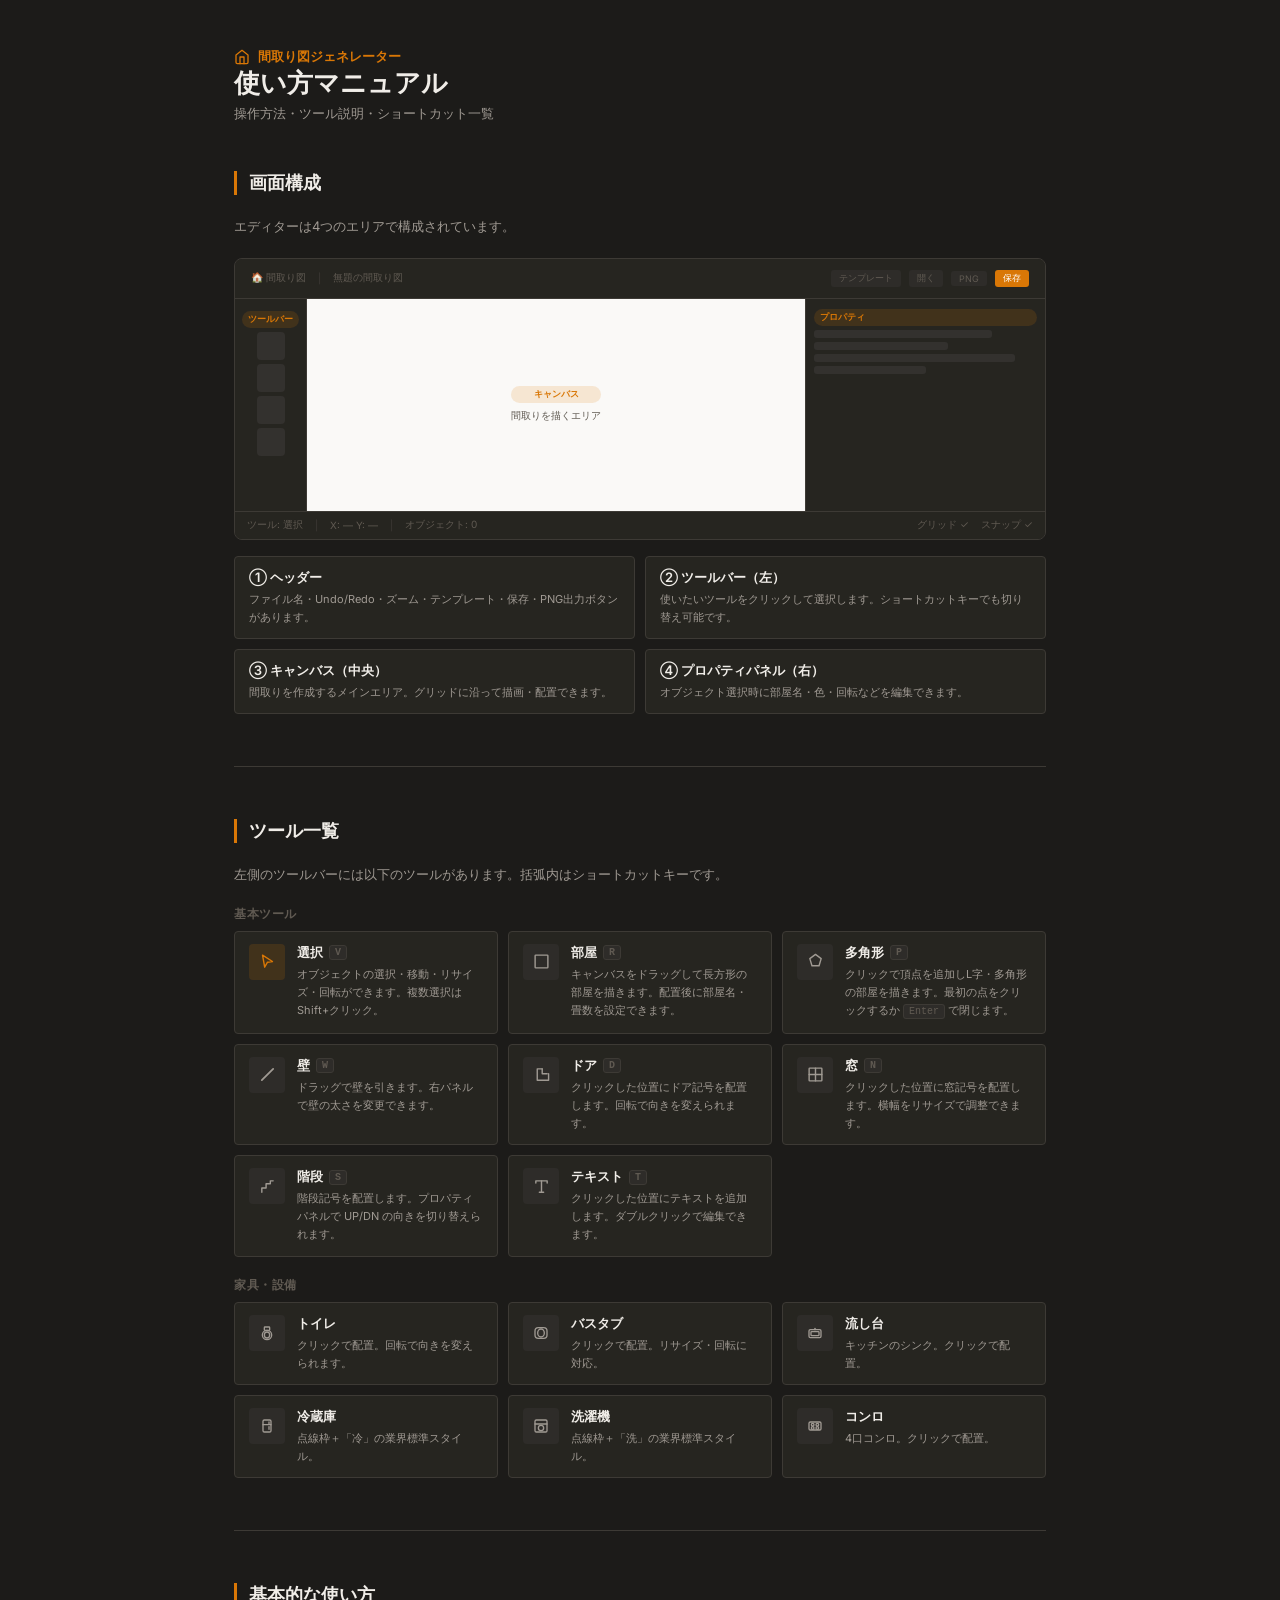
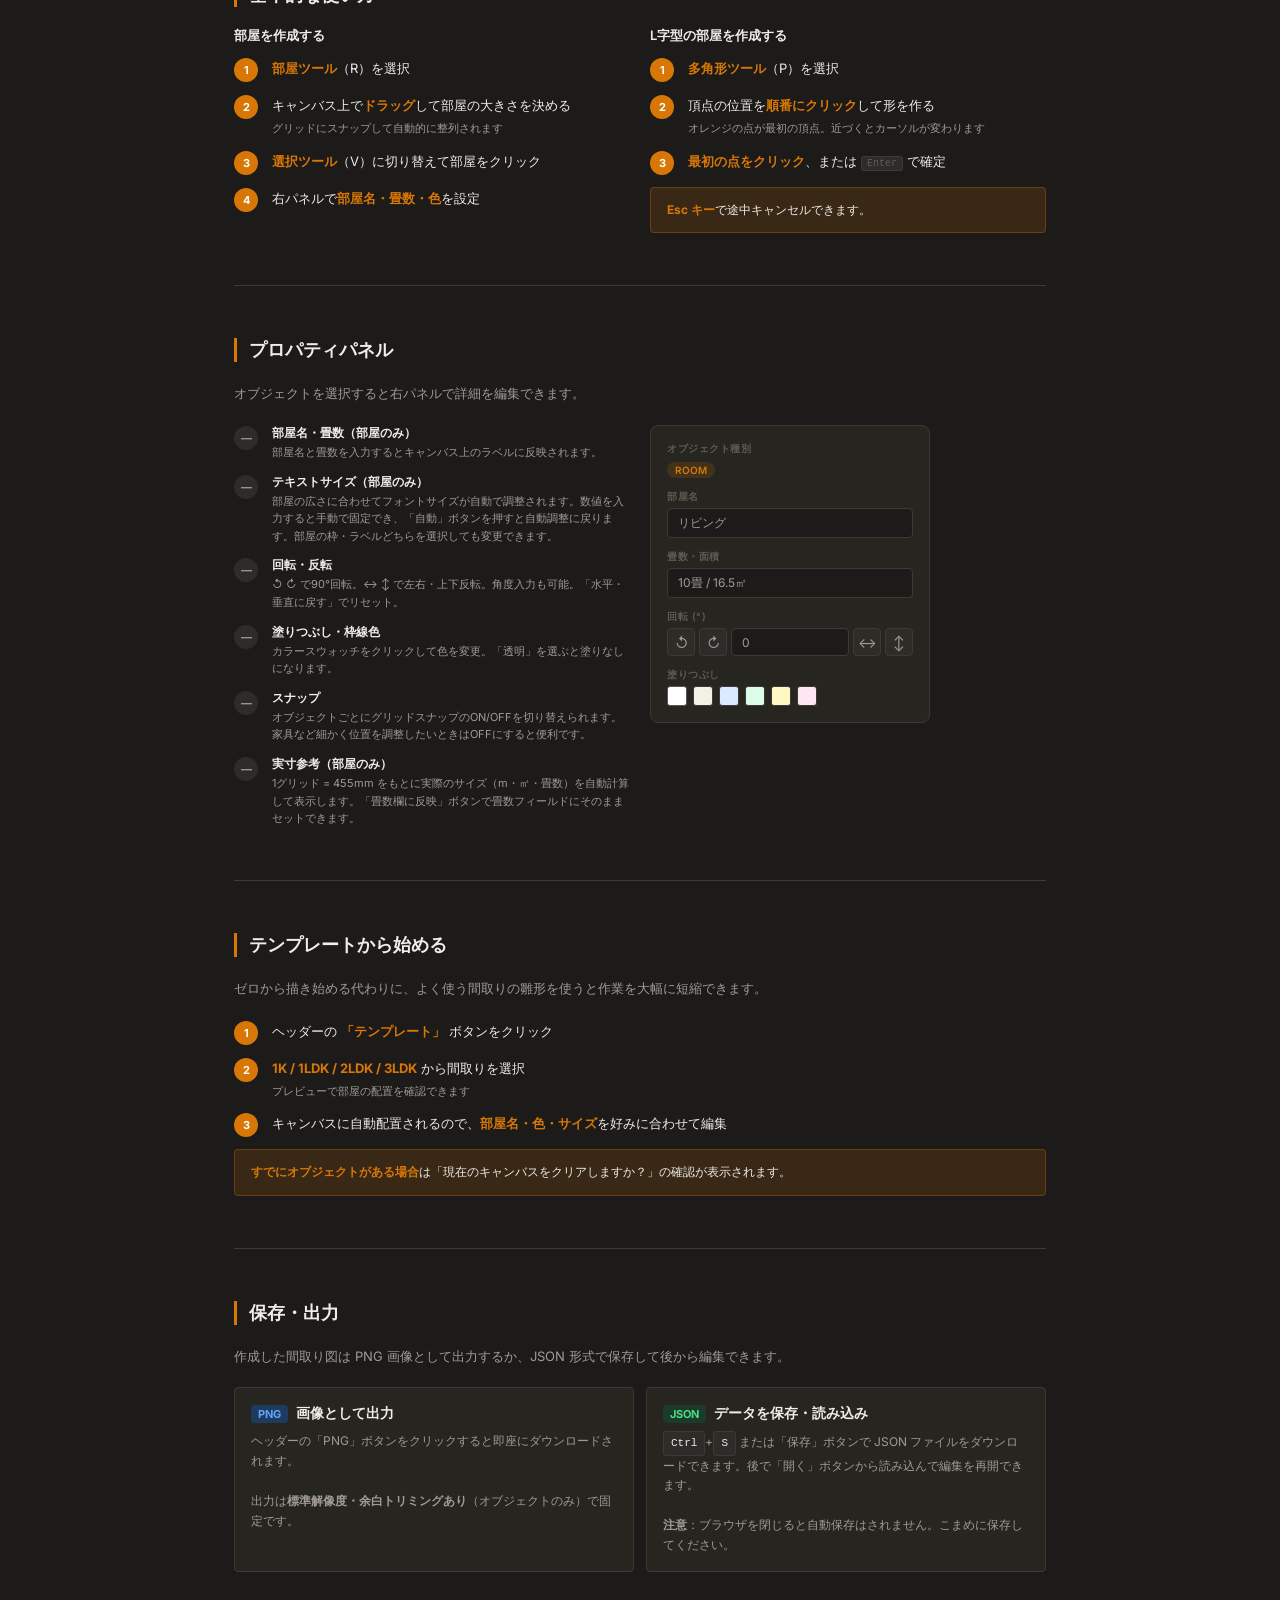
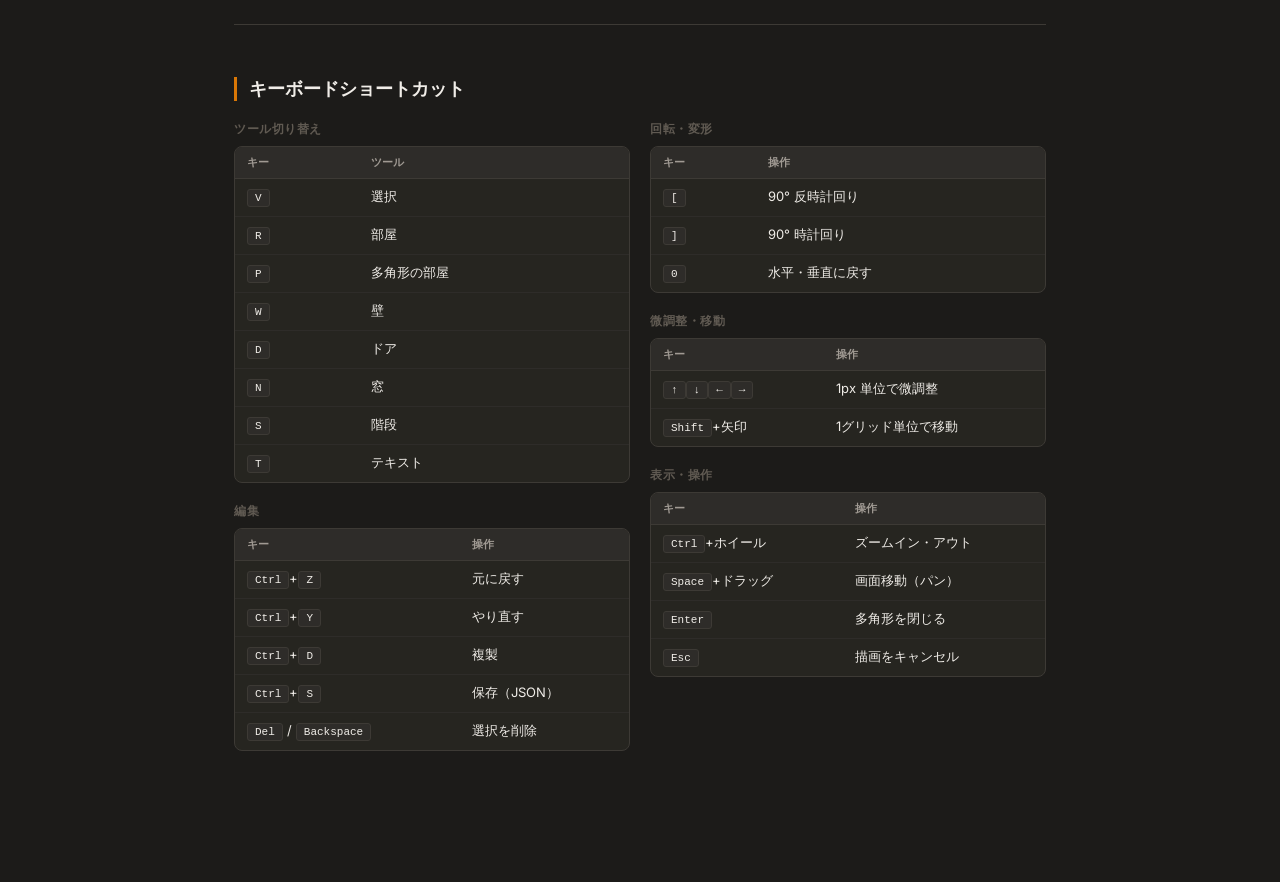
==== commit 4fb75691: "マニュアルを最新機能に合わせて更新 - ショートカット一覧に矢印キー微調整（1px / Shift+グリッド）を追加 - プロパティパネルの説明にテキストサイズ自動調整・スナップ個別設定を追加 - 実" ====
--- a/manual.html
+++ b/manual.html
@@ -797,15 +797,15 @@
         <div class="step">
           <div class="step-num" style="background:var(--bg-overlay);color:var(--text-secondary);">—</div>
           <div>
-            <div style="font-size:12px;font-weight:600;color:var(--text-primary);margin-bottom:2px;">回転・反転</div>
-            <div style="font-size:11px;color:var(--text-secondary);line-height:1.6">↺ ↻ で90°回転。↔ ↕ で左右・上下反転。角度入力も可能。「水平・垂直に戻す」でリセット。</div>
+            <div style="font-size:12px;font-weight:600;color:var(--text-primary);margin-bottom:2px;">テキストサイズ（部屋のみ）</div>
+            <div style="font-size:11px;color:var(--text-secondary);line-height:1.6">部屋の広さに合わせてフォントサイズが自動で調整されます。数値を入力すると手動で固定でき、「自動」ボタンを押すと自動調整に戻ります。部屋の枠・ラベルどちらを選択しても変更できます。</div>
           </div>
         </div>
         <div class="step">
           <div class="step-num" style="background:var(--bg-overlay);color:var(--text-secondary);">—</div>
           <div>
-            <div style="font-size:12px;font-weight:600;color:var(--text-primary);margin-bottom:2px;">壁の太さ（壁のみ）</div>
-            <div style="font-size:11px;color:var(--text-secondary);line-height:1.6">壁を選択したときのみ表示されます。1〜20px の範囲で調整できます。</div>
+            <div style="font-size:12px;font-weight:600;color:var(--text-primary);margin-bottom:2px;">回転・反転</div>
+            <div style="font-size:11px;color:var(--text-secondary);line-height:1.6">↺ ↻ で90°回転。↔ ↕ で左右・上下反転。角度入力も可能。「水平・垂直に戻す」でリセット。</div>
           </div>
         </div>
         <div class="step">
@@ -818,8 +818,15 @@
         <div class="step">
           <div class="step-num" style="background:var(--bg-overlay);color:var(--text-secondary);">—</div>
           <div>
+            <div style="font-size:12px;font-weight:600;color:var(--text-primary);margin-bottom:2px;">スナップ</div>
+            <div style="font-size:11px;color:var(--text-secondary);line-height:1.6">オブジェクトごとにグリッドスナップのON/OFFを切り替えられます。家具など細かく位置を調整したいときはOFFにすると便利です。</div>
+          </div>
+        </div>
+        <div class="step">
+          <div class="step-num" style="background:var(--bg-overlay);color:var(--text-secondary);">—</div>
+          <div>
             <div style="font-size:12px;font-weight:600;color:var(--text-primary);margin-bottom:2px;">実寸参考（部屋のみ）</div>
-            <div style="font-size:11px;color:var(--text-secondary);line-height:1.6">1グリッド = 910mm をもとに実際のサイズ（m・㎡・畳数）を自動計算して表示します。「畳数欄に反映」ボタンで畳数フィールドにそのままセットできます。</div>
+            <div style="font-size:11px;color:var(--text-secondary);line-height:1.6">1グリッド = 455mm をもとに実際のサイズ（m・㎡・畳数）を自動計算して表示します。「畳数欄に反映」ボタンで畳数フィールドにそのままセットできます。</div>
           </div>
         </div>
       </div>
@@ -980,6 +987,17 @@
           </table>
         </div>
 
+        <div style="font-size:12px;font-weight:600;color:var(--text-muted);margin-bottom:8px;text-transform:uppercase;letter-spacing:0.5px;">微調整・移動</div>
+        <div class="shortcut-wrap" style="margin-bottom:20px">
+          <table class="shortcut-table">
+            <thead><tr><th>キー</th><th>操作</th></tr></thead>
+            <tbody>
+              <tr><td><span class="kbd">↑</span><span class="kbd">↓</span><span class="kbd">←</span><span class="kbd">→</span></td><td>1px 単位で微調整</td></tr>
+              <tr><td><span class="kbd">Shift</span>+矢印</td><td>1グリッド単位で移動</td></tr>
+            </tbody>
+          </table>
+        </div>
+
         <div style="font-size:12px;font-weight:600;color:var(--text-muted);margin-bottom:8px;text-transform:uppercase;letter-spacing:0.5px;">表示・操作</div>
         <div class="shortcut-wrap">
           <table class="shortcut-table">
--- a/css/style.css
+++ b/css/style.css
@@ -298,6 +298,59 @@
   border-color: var(--accent);
   color: var(--accent);
   background: var(--accent-dim);
+}
+
+.btn-danger {
+  background: transparent;
+  border: 1px solid var(--danger);
+  color: var(--danger);
+  width: 100%;
+  justify-content: center;
+  gap: 6px;
+}
+
+.btn-danger:hover {
+  background: rgba(239, 68, 68, 0.12);
+}
+
+/* Per-object snap toggle in properties panel */
+.toggle-row {
+  display: flex;
+  align-items: center;
+  gap: 8px;
+  cursor: pointer;
+  user-select: none;
+}
+.toggle-row input[type="checkbox"] { display: none; }
+.toggle-track {
+  position: relative;
+  width: 32px;
+  height: 18px;
+  background: var(--border);
+  border-radius: 9px;
+  transition: background .2s;
+  flex-shrink: 0;
+}
+.toggle-row input:checked + .toggle-track { background: var(--accent); }
+.toggle-thumb {
+  position: absolute;
+  top: 2px; left: 2px;
+  width: 14px; height: 14px;
+  border-radius: 50%;
+  background: #fff;
+  transition: left .2s;
+}
+.toggle-row input:checked + .toggle-track .toggle-thumb { left: 16px; }
+.toggle-label {
+  font-size: 12px;
+  color: var(--text-muted);
+  min-width: 20px;
+}
+
+.prop-delete-group {
+  margin-top: 8px;
+  padding-top: 12px;
+  border-top: 1px solid var(--border);
 }
 
 /* ----- Toolbar (left) ----- */
@@ -416,6 +469,74 @@
   opacity: 0.8;
 }
 
+/* Welcome overlay */
+.welcome-overlay {
+  position: absolute;
+  inset: 0;
+  display: flex;
+  align-items: center;
+  justify-content: center;
+  pointer-events: none;
+  z-index: 10;
+}
+
+.welcome-overlay.hidden { display: none; }
+
+.welcome-card {
+  background: var(--bg-elevated);
+  border: 1px solid var(--border);
+  border-radius: var(--radius-lg);
+  padding: 28px 32px;
+  width: 360px;
+  box-shadow: 0 8px 32px rgba(0,0,0,0.35);
+  pointer-events: auto;
+}
+
+.welcome-title {
+  font-size: 16px;
+  font-weight: 600;
+  color: var(--text-primary);
+  margin-bottom: 20px;
+  text-align: center;
+}
+
+.welcome-steps {
+  display: flex;
+  flex-direction: column;
+  gap: 12px;
+  margin-bottom: 24px;
+}
+
+.welcome-step {
+  display: flex;
+  align-items: flex-start;
+  gap: 12px;
+  font-size: 13px;
+  color: var(--text-secondary);
+  line-height: 1.5;
+}
+
+.welcome-step-num {
+  flex-shrink: 0;
+  width: 22px;
+  height: 22px;
+  border-radius: 50%;
+  background: var(--accent-dim);
+  border: 1px solid var(--accent);
+  color: var(--accent);
+  font-size: 11px;
+  font-weight: 600;
+  display: flex;
+  align-items: center;
+  justify-content: center;
+}
+
+.welcome-actions {
+  display: flex;
+  gap: 8px;
+  justify-content: center;
+}
+
 /* ----- Properties panel (right) ----- */
 .editor-props {
   grid-area: props;
@@ -428,7 +549,7 @@
 
 .props-header {
   padding: 12px 14px 10px;
-  font-size: 11px;
+  font-size: 13px;
   font-weight: 600;
   letter-spacing: 0.6px;
   text-transform: uppercase;
@@ -463,9 +584,9 @@
 }
 
 .prop-label {
-  font-size: 11px;
-  color: var(--text-secondary);
-  margin-bottom: 5px;
+  font-size: 13px;
+  color: var(--text-secondary);
+  margin-bottom: 6px;
   display: block;
 }
 
@@ -474,8 +595,8 @@
   background: var(--bg-base);
   border: 1px solid var(--border);
   border-radius: var(--radius-sm);
-  padding: 5px 8px;
-  font-size: 12px;
+  padding: 7px 10px;
+  font-size: 14px;
   color: var(--text-primary);
   transition: border-color var(--transition);
 }
@@ -500,8 +621,8 @@
 }
 
 .prop-color-swatch {
-  width: 22px;
-  height: 22px;
+  width: 26px;
+  height: 26px;
   border-radius: 4px;
   cursor: pointer;
   border: 2px solid transparent;
@@ -541,6 +662,12 @@
   display: flex;
   align-items: center;
   gap: 16px;
+}
+
+.status-hint {
+  color: var(--accent);
+  font-style: italic;
+  min-width: 0;
 }
 
 /* ----- Undo/Redo buttons in header ----- */
@@ -636,18 +763,18 @@
   margin-bottom: 4px;
 }
 .scale-info-label {
-  font-size: 10px;
+  font-size: 12px;
   font-weight: 600;
   color: var(--text-muted);
   text-transform: uppercase;
   letter-spacing: 0.4px;
 }
 .scale-info-note {
-  font-size: 9px;
+  font-size: 11px;
   color: var(--text-muted);
 }
 .scale-info-value {
-  font-size: 12px;
+  font-size: 14px;
   color: var(--accent);
   font-weight: 500;
 }
@@ -808,3 +935,49 @@
   color: var(--text-secondary);
   cursor: pointer;
 }
+
+/* ----- Toast notification ----- */
+#toast-container {
+  position: fixed;
+  bottom: 48px;
+  left: 50%;
+  transform: translateX(-50%);
+  display: flex;
+  flex-direction: column;
+  align-items: center;
+  gap: 8px;
+  z-index: 999;
+  pointer-events: none;
+}
+
+.toast {
+  background: var(--bg-overlay);
+  border: 1px solid var(--border);
+  border-radius: var(--radius);
+  padding: 10px 18px;
+  font-size: 13px;
+  color: var(--text-primary);
+  display: flex;
+  align-items: center;
+  gap: 8px;
+  box-shadow: 0 4px 16px rgba(0,0,0,0.4);
+  animation: toast-in 0.2s ease forwards;
+  white-space: nowrap;
+}
+
+.toast--success .toast-icon { color: #4ade80; }
+.toast--error   .toast-icon { color: var(--danger); }
+
+.toast.toast-out {
+  animation: toast-out 0.25s ease forwards;
+}
+
+@keyframes toast-in {
+  from { opacity: 0; transform: translateY(8px); }
+  to   { opacity: 1; transform: translateY(0); }
+}
+
+@keyframes toast-out {
+  from { opacity: 1; transform: translateY(0); }
+  to   { opacity: 0; transform: translateY(8px); }
+}
